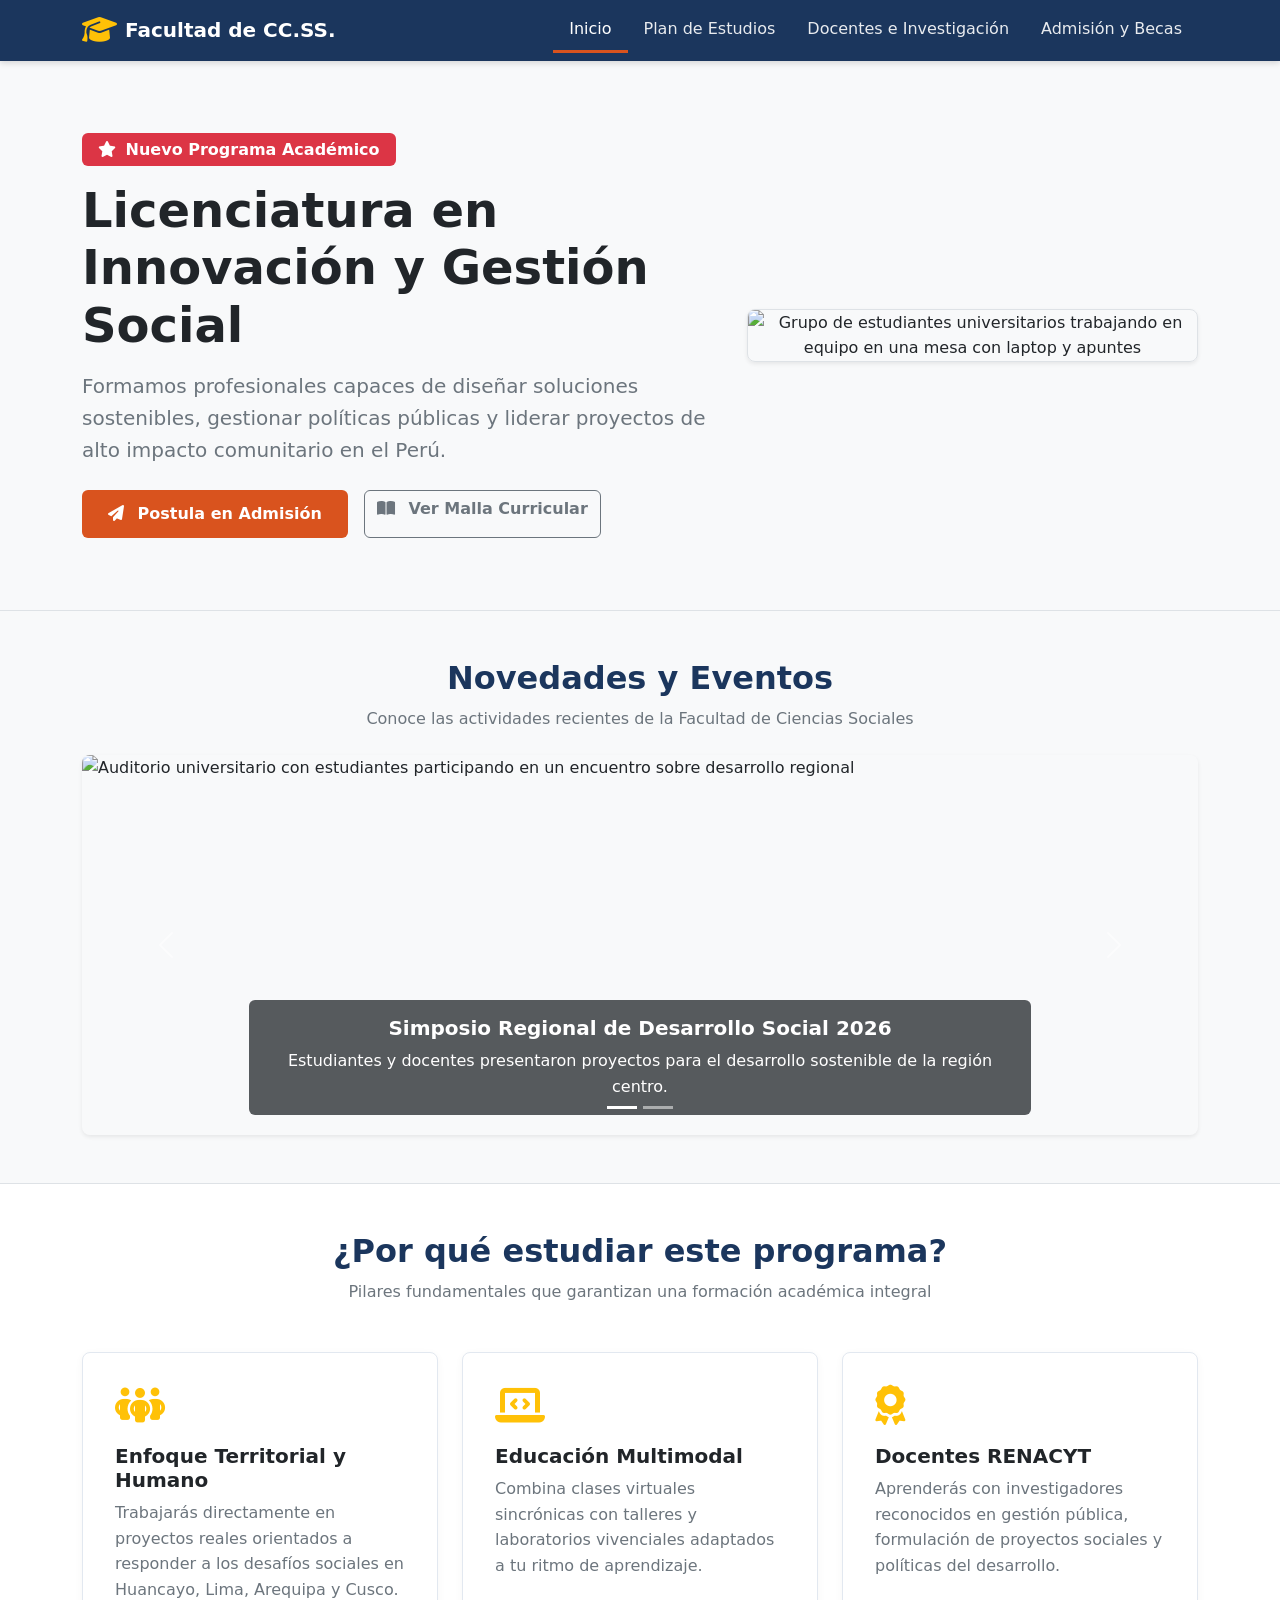
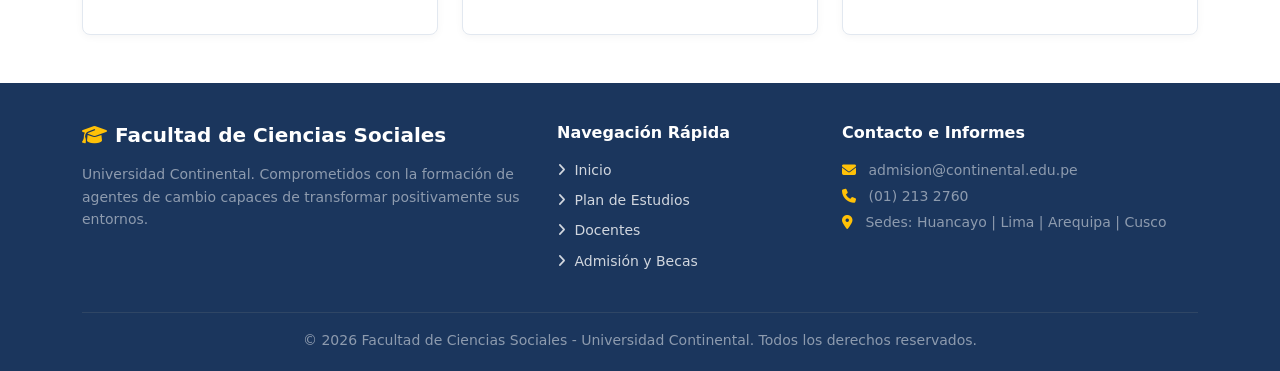
==== index.html @ d14cebe2 "Se agrega estructura de carpeta, el disenio por cada pagina" ====
<!DOCTYPE html>
<html lang="es">
<head>
  <meta charset="UTF-8">
  <meta name="viewport" content="width=device-width, initial-scale=1.0">
  <meta name="description" content="Página oficial de la Licenciatura en Innovación y Gestión Social de la Facultad de Ciencias Sociales - Universidad Continental.">
  <title>Facultad de Ciencias Sociales | Inicio</title>

  <link href="https://cdn.jsdelivr.net/npm/bootstrap@5.3.2/dist/css/bootstrap.min.css" rel="stylesheet">
  <link rel="stylesheet" href="https://cdnjs.cloudflare.com/ajax/libs/font-awesome/6.5.1/css/all.min.css">
  <link rel="stylesheet" href="css/estilos.css">
</head>
<body>

  <a href="#contenido-principal" class="skip-link">Saltar al contenido principal</a>

  <header>
    <nav class="navbar navbar-expand-lg navbar-dark navbar-custom" aria-label="Navegación principal del sitio">
      <div class="container">
        
        <a class="navbar-brand d-flex align-items-center gap-2" href="index.html">
          <i class="fa-solid fa-graduation-cap fs-3 text-warning" aria-hidden="true"></i>
          <span class="fw-bold">Facultad de CC.SS.</span>
        </a>

        <button class="navbar-toggler" type="button" data-bs-toggle="collapse" data-bs-target="#menuPrincipal" 
                aria-controls="menuPrincipal" aria-expanded="false" aria-label="Abrir menú de navegación">
          <span class="navbar-toggler-icon"></span>
        </button>

        <div class="collapse navbar-collapse" id="menuPrincipal">
          <ul class="navbar-nav ms-auto mb-2 mb-lg-0">
            <li class="nav-item">
              <a class="nav-link active" aria-current="page" href="index.html">Inicio</a>
            </li>
            <li class="nav-item">
              <a class="nav-link" href="plan-estudios.html">Plan de Estudios</a>
            </li>
            <li class="nav-item">
              <a class="nav-link" href="docentes-investigacion.html">Docentes e Investigación</a>
            </li>
            <li class="nav-item">
              <a class="nav-link" href="admision.html">Admisión y Becas</a>
            </li>
          </ul>
        </div>

      </div>
    </nav>
  </header>

  <main id="contenido-principal">

    <section class="py-5 bg-light border-bottom" aria-labelledby="titulo-hero">
      <div class="container py-3 py-md-4">
        <div class="row align-items-center g-4">
          
          <div class="col-lg-7">
            <span class="badge bg-danger text-white px-3 py-2 mb-3 fs-6">
              <i class="fa-solid fa-star me-1" aria-hidden="true"></i> Nuevo Programa Académico
            </span>
            <h1 id="titulo-hero" class="display-5 fw-bold text-dark mb-3">
              Licenciatura en Innovación y Gestión Social
            </h1>
            <p class="lead text-secondary mb-4">
              Formamos profesionales capaces de diseñar soluciones sostenibles, gestionar políticas públicas y liderar proyectos de alto impacto comunitario en el Perú.
            </p>
            <div class="d-flex flex-wrap gap-3">
              <a href="admision.html" class="btn btn-principal">
                <i class="fa-solid fa-paper-plane me-2" aria-hidden="true"></i> Postula en Admisión
              </a>
              <a href="plan-estudios.html" class="btn btn-outline-secondary fw-semibold">
                <i class="fa-solid fa-book-open me-2" aria-hidden="true"></i> Ver Malla Curricular
              </a>
            </div>
          </div>

          <div class="col-lg-5 text-center">
            <img src="https://images.unsplash.com/photo-1523240795612-9a054b0db644?auto=format&fit=crop&w=800&q=80" 
                 alt="Grupo de estudiantes universitarios trabajando en equipo en una mesa con laptop y apuntes" 
                 class="img-fluid rounded-3 shadow-sm border">
          </div>

        </div>
      </div>
    </section>

    <section class="py-5" aria-labelledby="titulo-carrusel">
      <div class="container">
        <div class="text-center mb-4">
          <h2 id="titulo-carrusel" class="fw-bold mb-2">Novedades y Eventos</h2>
          <p class="text-secondary m-0">Conoce las actividades recientes de la Facultad de Ciencias Sociales</p>
        </div>

        <div id="carruselNovedades" class="carousel slide" data-bs-ride="carousel" aria-label="Noticias y eventos de la facultad">
          
          <div class="carousel-indicators">
            <button type="button" data-bs-target="#carruselNovedades" data-bs-slide-to="0" class="active" aria-current="true" aria-label="Noticia 1"></button>
            <button type="button" data-bs-target="#carruselNovedades" data-bs-slide-to="1" aria-label="Noticia 2"></button>
          </div>

          <div class="carousel-inner rounded-3 shadow-sm">
            
            <div class="carousel-item active">
              <img src="https://images.unsplash.com/photo-1531482615713-2afd69097998?auto=format&fit=crop&w=1200&q=80" 
                   class="d-block w-100" style="height: 380px; object-fit: cover;" 
                   alt="Auditorio universitario con estudiantes participando en un encuentro sobre desarrollo regional">
              <div class="carousel-caption d-none d-md-block bg-dark bg-opacity-75 p-3 rounded">
                <h3 class="fs-5 fw-bold text-white">Simposio Regional de Desarrollo Social 2026</h3>
                <p class="m-0">Estudiantes y docentes presentaron proyectos para el desarrollo sostenible de la región centro.</p>
              </div>
            </div>

            <div class="carousel-item">
              <img src="https://images.unsplash.com/photo-1524178232363-1fb2b075b655?auto=format&fit=crop&w=1200&q=80" 
                   class="d-block w-100" style="height: 380px; object-fit: cover;" 
                   alt="Docente investigadora exponiendo frente a una pantalla interactiva en una aula moderna">
              <div class="carousel-caption d-none d-md-block bg-dark bg-opacity-75 p-3 rounded">
                <h3 class="fs-5 fw-bold text-white">Convenio Internacional de Investigación</h3>
                <p class="m-0">Alianzas estratégicas para intercambios estudiantiles y pasantías de campo.</p>
              </div>
            </div>

          </div>

          <!-- Botones de navegación del carrusel -->
          <button class="carousel-control-prev" type="button" data-bs-target="#carruselNovedades" data-bs-slide="prev" aria-label="Ver noticia anterior">
            <span class="carousel-control-prev-icon" aria-hidden="true"></span>
          </button>
          <button class="carousel-control-next" type="button" data-bs-target="#carruselNovedades" data-bs-slide="next" aria-label="Ver siguiente noticia">
            <span class="carousel-control-next-icon" aria-hidden="true"></span>
          </button>

        </div>
      </div>
    </section>

    <section class="py-5 bg-white border-top" aria-labelledby="titulo-pilares">
      <div class="container">
        
        <div class="text-center mb-5">
          <h2 id="titulo-pilares" class="fw-bold mb-2">¿Por qué estudiar este programa?</h2>
          <p class="text-secondary m-0">Pilares fundamentales que garantizan una formación académica integral</p>
        </div>

        <div class="row g-4">
          
          <div class="col-md-4">
            <article class="card card-custom h-100 p-3">
              <div class="card-body text-center text-md-start">
                <div class="mb-3 text-warning">
                  <i class="fa-solid fa-people-group fs-1" aria-hidden="true"></i>
                </div>
                <h3 class="card-title h5 fw-bold text-dark mb-2">Enfoque Territorial y Humano</h3>
                <p class="card-text text-secondary">
                  Trabajarás directamente en proyectos reales orientados a responder a los desafíos sociales en Huancayo, Lima, Arequipa y Cusco.
                </p>
              </div>
            </article>
          </div>

          <div class="col-md-4">
            <article class="card card-custom h-100 p-3">
              <div class="card-body text-center text-md-start">
                <div class="mb-3 text-warning">
                  <i class="fa-solid fa-laptop-code fs-1" aria-hidden="true"></i>
                </div>
                <h3 class="card-title h5 fw-bold text-dark mb-2">Educación Multimodal</h3>
                <p class="card-text text-secondary">
                  Combina clases virtuales sincrónicas con talleres y laboratorios vivenciales adaptados a tu ritmo de aprendizaje.
                </p>
              </div>
            </article>
          </div>

          <div class="col-md-4">
            <article class="card card-custom h-100 p-3">
              <div class="card-body text-center text-md-start">
                <div class="mb-3 text-warning">
                  <i class="fa-solid fa-award fs-1" aria-hidden="true"></i>
                </div>
                <h3 class="card-title h5 fw-bold text-dark mb-2">Docentes RENACYT</h3>
                <p class="card-text text-secondary">
                  Aprenderás con investigadores reconocidos en gestión pública, formulación de proyectos sociales y políticas del desarrollo.
                </p>
              </div>
            </article>
          </div>

        </div>

      </div>
    </section>

  </main>

  <footer>
    <div class="container">
      <div class="row g-4 mb-4">
        
        <div class="col-md-5">
          <h2 class="h5 fw-bold text-white mb-3">
            <i class="fa-solid fa-graduation-cap me-2 text-warning" aria-hidden="true"></i>Facultad de Ciencias Sociales
          </h2>
          <p class="small text-white-50">
            Universidad Continental. Comprometidos con la formación de agentes de cambio capaces de transformar positivamente sus entornos.
          </p>
        </div>

        <div class="col-md-3">
          <h2 class="h6 fw-bold text-white mb-3">Navegación Rápida</h2>
          <ul class="list-unstyled small">
            <li class="mb-2"><a href="index.html"><i class="fa-solid fa-angle-right me-1" aria-hidden="true"></i> Inicio</a></li>
            <li class="mb-2"><a href="plan-estudios.html"><i class="fa-solid fa-angle-right me-1" aria-hidden="true"></i> Plan de Estudios</a></li>
            <li class="mb-2"><a href="docentes-investigacion.html"><i class="fa-solid fa-angle-right me-1" aria-hidden="true"></i> Docentes</a></li>
            <li class="mb-2"><a href="admision.html"><i class="fa-solid fa-angle-right me-1" aria-hidden="true"></i> Admisión y Becas</a></li>
          </ul>
        </div>

        <div class="col-md-4">
          <h2 class="h6 fw-bold text-white mb-3">Contacto e Informes</h2>
          <p class="small text-white-50 mb-1">
            <i class="fa-solid fa-envelope me-2 text-warning" aria-hidden="true"></i> admision@continental.edu.pe
          </p>
          <p class="small text-white-50 mb-1">
            <i class="fa-solid fa-phone me-2 text-warning" aria-hidden="true"></i> (01) 213 2760
          </p>
          <p class="small text-white-50">
            <i class="fa-solid fa-location-dot me-2 text-warning" aria-hidden="true"></i> Sedes: Huancayo | Lima | Arequipa | Cusco
          </p>
        </div>

      </div>

      <hr class="border-secondary my-3">

      <p class="text-center small text-white-50 m-0">
        &copy; 2026 Facultad de Ciencias Sociales - Universidad Continental. Todos los derechos reservados.
      </p>
    </div>
  </footer>

  <script src="https://cdn.jsdelivr.net/npm/bootstrap@5.3.2/dist/js/bootstrap.bundle.min.js"></script>
</body>
</html>
---- css/estilos.css ----
:root {
  /* variable de colores  */
  --color-primario: #1b365d;      
  --color-secundario: #d9531e;   
  --color-fondo: #f8f9fa;         
  --color-tarjeta: #ffffff;       
  --color-texto: #212529;         
  --color-texto-suave: #4a5568;   
}

body {
  font-family: system-ui, -apple-system, "Segoe UI", Roboto, "Helvetica Neue", Arial, sans-serif;
  color: var(--color-texto);
  background-color: var(--color-fondo);
  line-height: 1.6;
}

/* Ajuste de los titulos  */
h1, h2, h3, h4, h5, h6 {
  color: var(--color-primario);
  font-weight: 700;
}


/* Enlace visible solo al presionar la tecla TAB */
.skip-link {
  position: absolute;
  top: -60px;
  left: 10px;
  background-color: var(--color-secundario);
  color: #ffffff;
  padding: 12px 20px;
  z-index: 9999;
  text-decoration: none;
  font-weight: bold;
  border-radius: 0 0 6px 6px;
  transition: top 0.2s ease;
}

.skip-link:focus {
  top: 0;
}

/* Borde visible en botones y enlaces seleccionados con teclado */
a:focus-visible, 
button:focus-visible, 
input:focus-visible, 
select:focus-visible, 
textarea:focus-visible {
  outline: 3px solid var(--color-secundario) !important;
  outline-offset: 3px !important;
}


/* estilo para Navbar */
.navbar-custom {
  background-color: var(--color-primario);
  box-shadow: 0 2px 6px rgba(0, 0, 0, 0.15);
}

.navbar-custom .nav-link {
  color: rgba(255, 255, 255, 0.9) !important;
  font-weight: 500;
  padding: 8px 16px !important;
  transition: color 0.2s ease;
}

.navbar-custom .nav-link:hover {
  color: #ffffff !important;
}

/* Indicador de pagina activa en el menu */
.navbar-custom .nav-link.active {
  color: #ffffff !important;
  border-bottom: 3px solid var(--color-secundario);
}

/* Boton principal personalizado */
.btn-principal {
  background-color: var(--color-secundario);
  color: #ffffff;
  font-weight: 600;
  border: none;
  padding: 12px 26px;
  border-radius: 6px;
  transition: background-color 0.2s ease, transform 0.1s ease;
}

.btn-principal:hover {
  background-color: #ba4313;
  color: #ffffff;
  transform: translateY(-1px);
}

/* Tarjetas de contenido  */
.card-custom {
  background-color: var(--color-tarjeta);
  border: 1px solid #e2e8f0;
  border-radius: 8px;
  box-shadow: 0 2px 8px rgba(0, 0, 0, 0.04);
  transition: transform 0.2s ease, box-shadow 0.2s ease;
}

.card-custom:hover {
  transform: translateY(-4px);
  box-shadow: 0 6px 16px rgba(0, 0, 0, 0.08);
}

/* Pie de pagina  */
footer {
  background-color: var(--color-primario);
  color: #ffffff;
  padding: 40px 0 20px 0;
}

footer a {
  color: rgba(255, 255, 255, 0.8);
  text-decoration: none;
}

footer a:hover {
  color: #ffffff;
  text-decoration: underline;
}
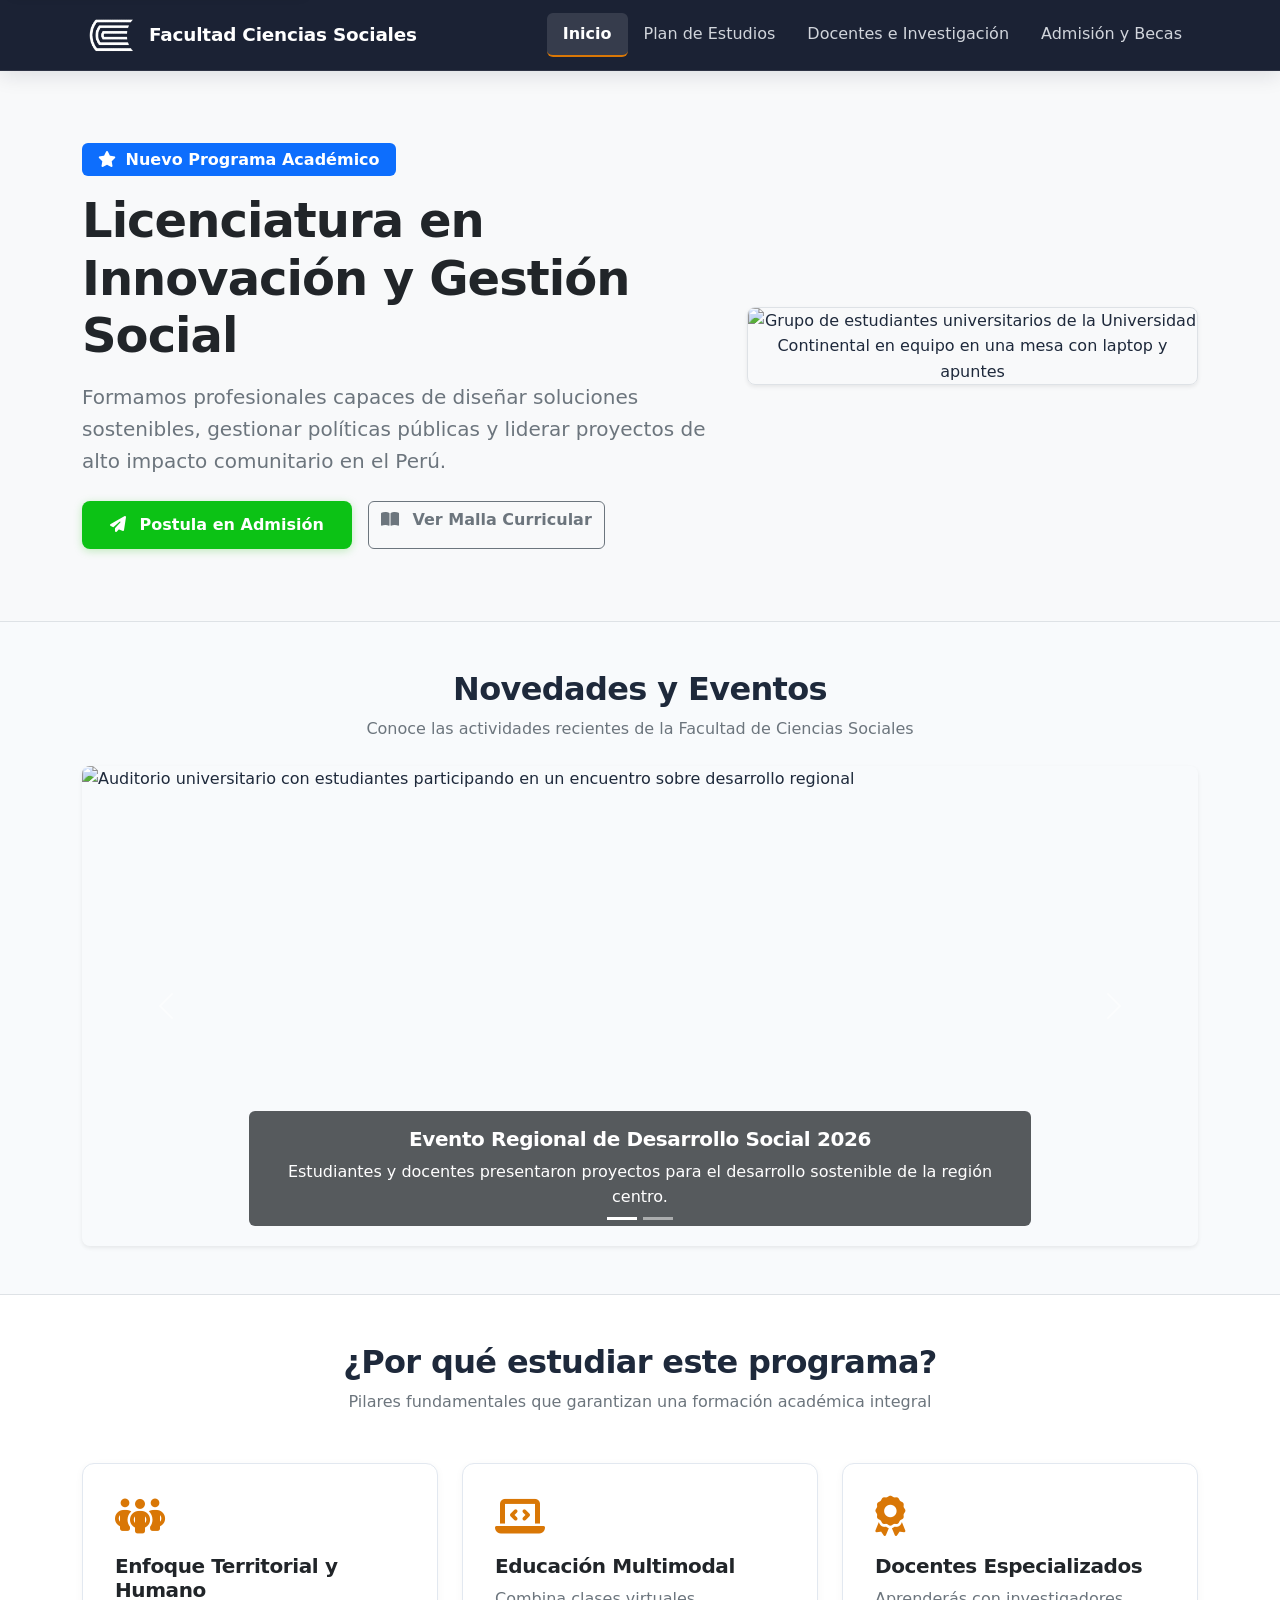
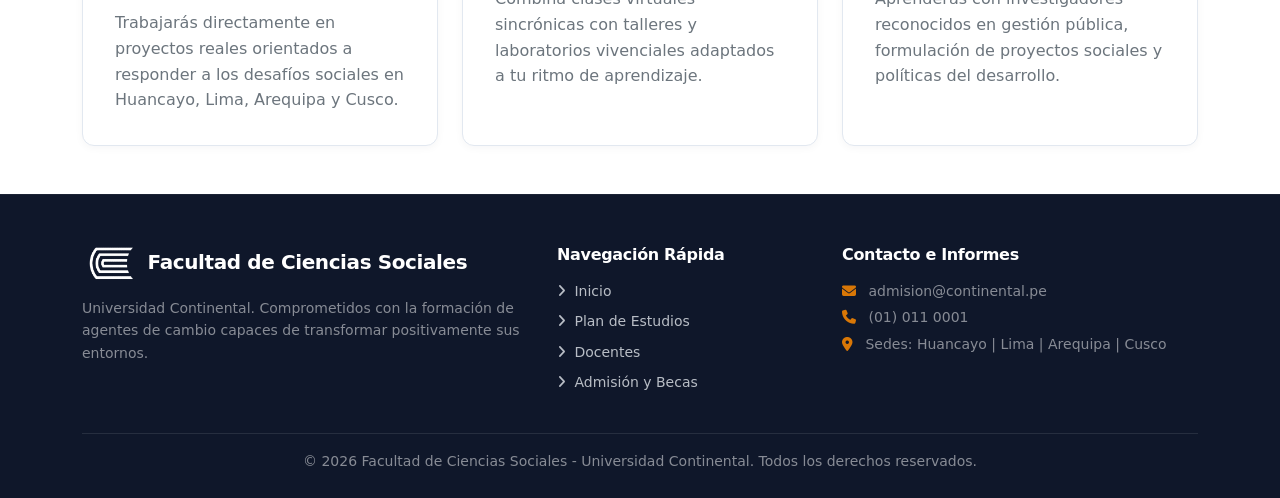
==== commit 5a081516: "Se agrega validacion para formulario" ====
--- a/index.html
+++ b/index.html
@@ -5,7 +5,7 @@
   <meta name="viewport" content="width=device-width, initial-scale=1.0">
   <meta name="description" content="Página oficial de la Licenciatura en Innovación y Gestión Social de la Facultad de Ciencias Sociales - Universidad Continental.">
   <title>Facultad de Ciencias Sociales | Inicio</title>
-
+  <link rel="icon" type="image/png" href="assets/img/iconoContinental.png">
   <link href="https://cdn.jsdelivr.net/npm/bootstrap@5.3.2/dist/css/bootstrap.min.css" rel="stylesheet">
   <link rel="stylesheet" href="https://cdnjs.cloudflare.com/ajax/libs/font-awesome/6.5.1/css/all.min.css">
   <link rel="stylesheet" href="css/estilos.css">
@@ -19,8 +19,8 @@
       <div class="container">
         
         <a class="navbar-brand d-flex align-items-center gap-2" href="index.html">
-          <i class="fa-solid fa-graduation-cap fs-3 text-warning" aria-hidden="true"></i>
-          <span class="fw-bold">Facultad de CC.SS.</span>
+           <img src="/assets/img/iconoContinental.png" alt="Loco Universidad Continental" class="logo-navbar">
+          <span class="fw-bold">Facultad Ciencias Sociales</span>
         </a>
 
         <button class="navbar-toggler" type="button" data-bs-toggle="collapse" data-bs-target="#menuPrincipal" 
@@ -56,7 +56,7 @@
         <div class="row align-items-center g-4">
           
           <div class="col-lg-7">
-            <span class="badge bg-danger text-white px-3 py-2 mb-3 fs-6">
+            <span class="badge bg-primary text-white px-3 py-2 mb-3 fs-6">
               <i class="fa-solid fa-star me-1" aria-hidden="true"></i> Nuevo Programa Académico
             </span>
             <h1 id="titulo-hero" class="display-5 fw-bold text-dark mb-3">
@@ -76,8 +76,8 @@
           </div>
 
           <div class="col-lg-5 text-center">
-            <img src="https://images.unsplash.com/photo-1523240795612-9a054b0db644?auto=format&fit=crop&w=800&q=80" 
-                 alt="Grupo de estudiantes universitarios trabajando en equipo en una mesa con laptop y apuntes" 
+            <img src="https://elcomercio.pe/resizer/v2/L4J2NZ6VRBGH7JU56FQ2IQK6IU.jpg?auth=a738fd8eb0d50f75cfea27257554057f50b0b62cd84d751ea3d9658c73395885&width=980&height=595&quality=75&smart=true" 
+                 alt="Grupo de estudiantes universitarios de la Universidad Continental en equipo en una mesa con laptop y apuntes" 
                  class="img-fluid rounded-3 shadow-sm border">
           </div>
 
@@ -102,19 +102,19 @@
           <div class="carousel-inner rounded-3 shadow-sm">
             
             <div class="carousel-item active">
-              <img src="https://images.unsplash.com/photo-1531482615713-2afd69097998?auto=format&fit=crop&w=1200&q=80" 
-                   class="d-block w-100" style="height: 380px; object-fit: cover;" 
+              <img src="https://diariouno.pe/wp-content/uploads/2026/04/WhatsApp-Image-2026-04-06-at-1.14.01-PM.jpeg" 
+                   class="d-block w-100" style="height: 480px; object-fit: cover;" 
                    alt="Auditorio universitario con estudiantes participando en un encuentro sobre desarrollo regional">
               <div class="carousel-caption d-none d-md-block bg-dark bg-opacity-75 p-3 rounded">
-                <h3 class="fs-5 fw-bold text-white">Simposio Regional de Desarrollo Social 2026</h3>
+                <h3 class="fs-5 fw-bold text-white">Evento Regional de Desarrollo Social 2026</h3>
                 <p class="m-0">Estudiantes y docentes presentaron proyectos para el desarrollo sostenible de la región centro.</p>
               </div>
             </div>
 
             <div class="carousel-item">
-              <img src="https://images.unsplash.com/photo-1524178232363-1fb2b075b655?auto=format&fit=crop&w=1200&q=80" 
-                   class="d-block w-100" style="height: 380px; object-fit: cover;" 
-                   alt="Docente investigadora exponiendo frente a una pantalla interactiva en una aula moderna">
+              <img src="https://f.rpp-noticias.io/2024/06/11/491949_1595097.jpg?width=1020&quality=80" 
+                   class="d-block w-100" style="height: 480px; object-fit: cover;" 
+                   alt="Estudiantes con intercambio y graduacion internacional">
               <div class="carousel-caption d-none d-md-block bg-dark bg-opacity-75 p-3 rounded">
                 <h3 class="fs-5 fw-bold text-white">Convenio Internacional de Investigación</h3>
                 <p class="m-0">Alianzas estratégicas para intercambios estudiantiles y pasantías de campo.</p>
@@ -179,7 +179,7 @@
                 <div class="mb-3 text-warning">
                   <i class="fa-solid fa-award fs-1" aria-hidden="true"></i>
                 </div>
-                <h3 class="card-title h5 fw-bold text-dark mb-2">Docentes RENACYT</h3>
+                <h3 class="card-title h5 fw-bold text-dark mb-2">Docentes Especializados</h3>
                 <p class="card-text text-secondary">
                   Aprenderás con investigadores reconocidos en gestión pública, formulación de proyectos sociales y políticas del desarrollo.
                 </p>
@@ -200,7 +200,7 @@
         
         <div class="col-md-5">
           <h2 class="h5 fw-bold text-white mb-3">
-            <i class="fa-solid fa-graduation-cap me-2 text-warning" aria-hidden="true"></i>Facultad de Ciencias Sociales
+           <img src="/assets/img/iconoContinental.png" alt="Loco Universidad Continental" class="logo-navbar"> Facultad de Ciencias Sociales
           </h2>
           <p class="small text-white-50">
             Universidad Continental. Comprometidos con la formación de agentes de cambio capaces de transformar positivamente sus entornos.
@@ -220,10 +220,10 @@
         <div class="col-md-4">
           <h2 class="h6 fw-bold text-white mb-3">Contacto e Informes</h2>
           <p class="small text-white-50 mb-1">
-            <i class="fa-solid fa-envelope me-2 text-warning" aria-hidden="true"></i> admision@continental.edu.pe
+            <i class="fa-solid fa-envelope me-2 text-warning" aria-hidden="true"></i> admision@continental.pe
           </p>
           <p class="small text-white-50 mb-1">
-            <i class="fa-solid fa-phone me-2 text-warning" aria-hidden="true"></i> (01) 213 2760
+            <i class="fa-solid fa-phone me-2 text-warning" aria-hidden="true"></i> (01) 011 0001
           </p>
           <p class="small text-white-50">
             <i class="fa-solid fa-location-dot me-2 text-warning" aria-hidden="true"></i> Sedes: Huancayo | Lima | Arequipa | Cusco
--- a/css/estilos.css
+++ b/css/estilos.css
@@ -1,11 +1,16 @@
+/* variable de colores  */
 :root {
-  /* variable de colores  */
-  --color-primario: #1b365d;      
-  --color-secundario: #d9531e;   
-  --color-fondo: #f8f9fa;         
-  --color-tarjeta: #ffffff;       
-  --color-texto: #212529;         
-  --color-texto-suave: #4a5568;   
+  --color-primario: #0f172a;      
+  --color-primario-suave: #1e293b;  
+  --color-secundario: #c2410c;    
+  --color-secundario-hover: #9a3412;
+  --color-dorado: #d97706;         
+  --color-fondo: #f8fafc;           
+  --color-tarjeta: #ffffff;        
+  --color-borde: #e2e8f0;          
+  --color-texto: #1e293b;           
+  --color-texto-suave: #64748b;  
+  --color-boton:  #0cc215;
 }
 
 body {
@@ -17,10 +22,10 @@
 
 /* Ajuste de los titulos  */
 h1, h2, h3, h4, h5, h6 {
-  color: var(--color-primario);
+  color: var(--color-primario-suave);
   font-weight: 700;
+  letter-spacing: -0.02em;
 }
-
 
 /* Enlace visible solo al presionar la tecla TAB */
 .skip-link {
@@ -33,7 +38,8 @@
   z-index: 9999;
   text-decoration: none;
   font-weight: bold;
-  border-radius: 0 0 6px 6px;
+  border-radius: 0 0 8px 8px;
+  box-shadow: 0 4px 12px rgba(0, 0, 0, 0.2);
   transition: top 0.2s ease;
 }
 
@@ -49,76 +55,134 @@
 textarea:focus-visible {
   outline: 3px solid var(--color-secundario) !important;
   outline-offset: 3px !important;
+  border-radius: 4px;
 }
 
+/* Header para mantener la navegación siempre arriba */
+header {
+  position: sticky;
+  top: 0;
+  z-index: 1030;
+}
 
+.logo-navbar {
+  height: 36px;
+  width: auto;
+  object-fit: contain;
+}
 /* estilo para Navbar */
 .navbar-custom {
-  background-color: var(--color-primario);
-  box-shadow: 0 2px 6px rgba(0, 0, 0, 0.15);
+  background-color: rgba(15, 23, 42, 0.95) !important;
+  backdrop-filter: blur(10px);
+  -webkit-backdrop-filter: blur(10px);
+  border-bottom: 1px solid rgba(255, 255, 255, 0.08);
+  box-shadow: 0 4px 20px rgba(15, 23, 42, 0.12);
+  padding-top: 12px;
+  padding-bottom: 12px;
+}
+
+.navbar-custom .navbar-brand {
+  font-size: 1.15rem;
+  letter-spacing: -0.01em;
 }
 
 .navbar-custom .nav-link {
-  color: rgba(255, 255, 255, 0.9) !important;
+  color: rgba(241, 245, 249, 0.85) !important;
   font-weight: 500;
   padding: 8px 16px !important;
-  transition: color 0.2s ease;
+  border-radius: 6px;
+  transition: all 0.2s ease;
 }
 
 .navbar-custom .nav-link:hover {
   color: #ffffff !important;
+  background-color: rgba(255, 255, 255, 0.08);
 }
 
 /* Indicador de pagina activa en el menu */
 .navbar-custom .nav-link.active {
   color: #ffffff !important;
-  border-bottom: 3px solid var(--color-secundario);
+  font-weight: 600;
+  background-color: rgba(255, 255, 255, 0.12);
+  border-bottom: 2px solid var(--color-dorado);
 }
 
 /* Boton principal personalizado */
 .btn-principal {
-  background-color: var(--color-secundario);
+  background-color: var(--color-boton);
   color: #ffffff;
   font-weight: 600;
   border: none;
-  padding: 12px 26px;
-  border-radius: 6px;
-  transition: background-color 0.2s ease, transform 0.1s ease;
+  padding: 12px 28px;
+  border-radius: 8px;
+  box-shadow: 0 2px 8px rgba(27, 194, 12, 0.25);
+  transition: all 0.2s cubic-bezier(0.16, 1, 0.3, 1);
 }
 
 .btn-principal:hover {
-  background-color: #ba4313;
+  background-color: var(--color-boton);
   color: #ffffff;
-  transform: translateY(-1px);
+  transform: translateY(-2px);
+  box-shadow: 0 6px 16px rgba(23, 138, 8, 0.35);
+}
+
+.btn-principal:active {
+  transform: translateY(0);
 }
 
 /* Tarjetas de contenido  */
 .card-custom {
   background-color: var(--color-tarjeta);
-  border: 1px solid #e2e8f0;
-  border-radius: 8px;
-  box-shadow: 0 2px 8px rgba(0, 0, 0, 0.04);
-  transition: transform 0.2s ease, box-shadow 0.2s ease;
+  border: 1px solid var(--color-borde);
+  border-radius: 12px;
+  box-shadow: 0 2px 8px rgba(15, 23, 42, 0.04);
+  transition: transform 0.25s ease, box-shadow 0.25s ease, border-color 0.25s ease;
 }
 
 .card-custom:hover {
   transform: translateY(-4px);
-  box-shadow: 0 6px 16px rgba(0, 0, 0, 0.08);
+  border-color: #cbd5e1;
+  box-shadow: 0 12px 24px rgba(15, 23, 42, 0.08);
+}
+
+.text-warning {
+  color: var(--color-dorado) !important;
+}
+
+/* Estilos de Acordeón para Plan de Estudios */
+.accordion-item {
+  border: 1px solid var(--color-borde);
+  border-radius: 10px !important;
+  overflow: hidden;
+  margin-bottom: 12px;
+}
+
+.accordion-button:not(.collapsed) {
+  background-color: #f1f5f9;
+  color: var(--color-primario);
+  box-shadow: none;
+}
+
+.accordion-button:focus {
+  box-shadow: none;
+  border-color: var(--color-borde);
 }
 
 /* Pie de pagina  */
 footer {
   background-color: var(--color-primario);
-  color: #ffffff;
-  padding: 40px 0 20px 0;
+  color: #f8fafc;
+  padding: 50px 0 25px 0;
+  border-top: 1px solid rgba(255, 255, 255, 0.05);
 }
 
 footer a {
-  color: rgba(255, 255, 255, 0.8);
+  color: rgba(241, 245, 249, 0.75);
   text-decoration: none;
+  transition: color 0.2s ease;
 }
 
 footer a:hover {
   color: #ffffff;
   text-decoration: underline;
-}
+}
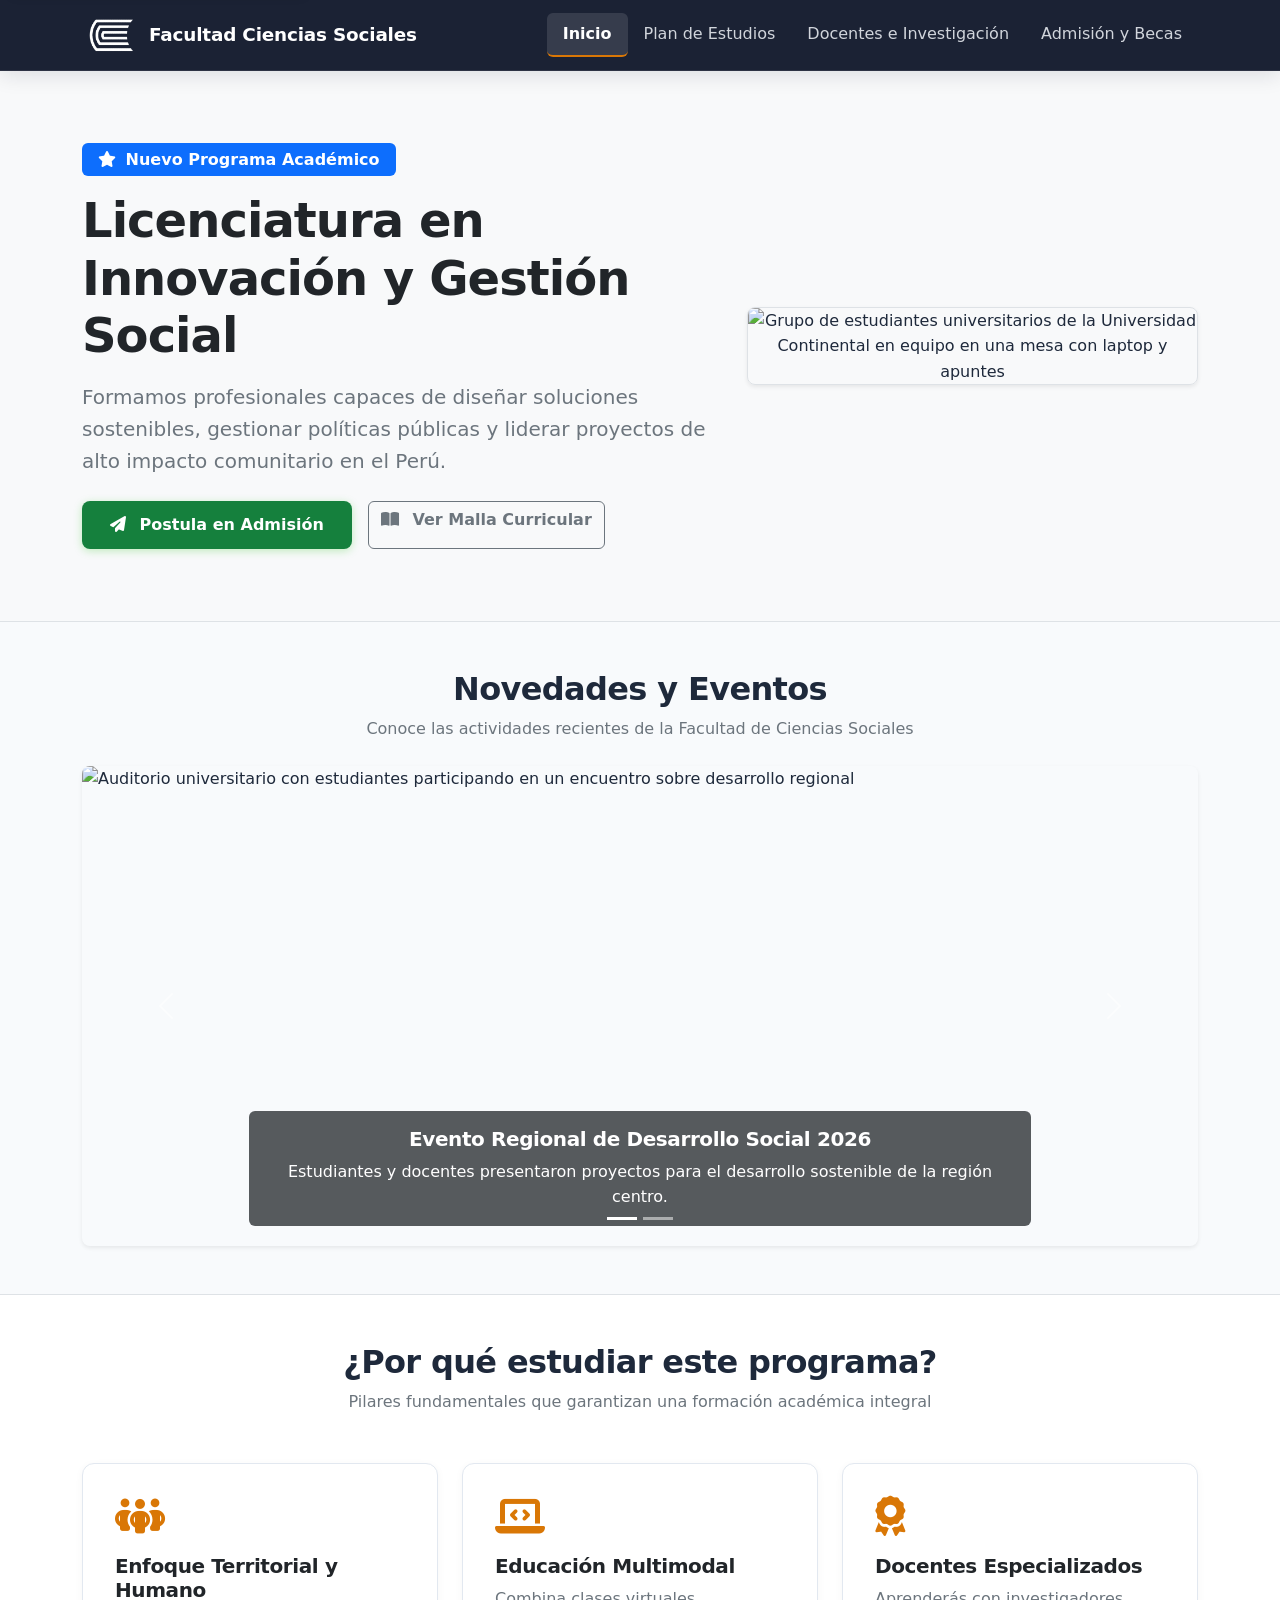
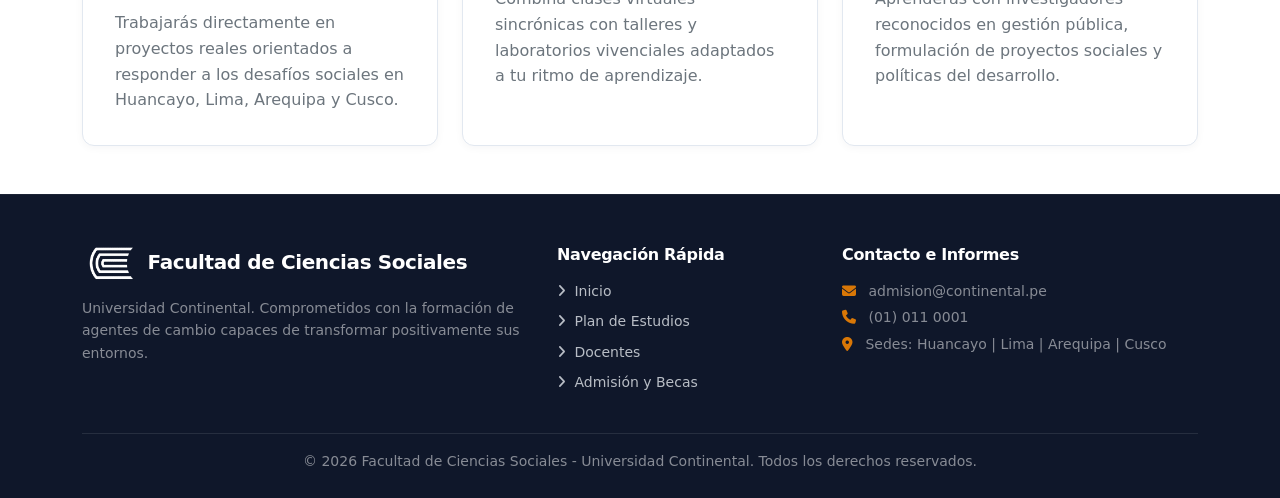
==== commit bf242bd9: "se cambia el color de los botones principales para mejroar el contrastre" ====
--- a/index.html
+++ b/index.html
@@ -19,7 +19,7 @@
       <div class="container">
         
         <a class="navbar-brand d-flex align-items-center gap-2" href="index.html">
-           <img src="/assets/img/iconoContinental.png" alt="Loco Universidad Continental" class="logo-navbar">
+           <img src="assets/img/iconoContinental.png" alt="Loco Universidad Continental" class="logo-navbar">
           <span class="fw-bold">Facultad Ciencias Sociales</span>
         </a>
 
@@ -78,7 +78,7 @@
           <div class="col-lg-5 text-center">
             <img src="https://elcomercio.pe/resizer/v2/L4J2NZ6VRBGH7JU56FQ2IQK6IU.jpg?auth=a738fd8eb0d50f75cfea27257554057f50b0b62cd84d751ea3d9658c73395885&width=980&height=595&quality=75&smart=true" 
                  alt="Grupo de estudiantes universitarios de la Universidad Continental en equipo en una mesa con laptop y apuntes" 
-                 class="img-fluid rounded-3 shadow-sm border">
+                 class="img-fluid rounded-3 shadow-sm border" width="800" height="485">
           </div>
 
         </div>
@@ -200,7 +200,7 @@
         
         <div class="col-md-5">
           <h2 class="h5 fw-bold text-white mb-3">
-           <img src="/assets/img/iconoContinental.png" alt="Loco Universidad Continental" class="logo-navbar"> Facultad de Ciencias Sociales
+           <img src="assets/img/iconoContinental.png" alt="Loco Universidad Continental" class="logo-navbar"> Facultad de Ciencias Sociales
           </h2>
           <p class="small text-white-50">
             Universidad Continental. Comprometidos con la formación de agentes de cambio capaces de transformar positivamente sus entornos.
--- a/css/estilos.css
+++ b/css/estilos.css
@@ -10,7 +10,7 @@
   --color-borde: #e2e8f0;          
   --color-texto: #1e293b;           
   --color-texto-suave: #64748b;  
-  --color-boton:  #0cc215;
+  --color-boton:  #15803d;
 }
 
 body {
